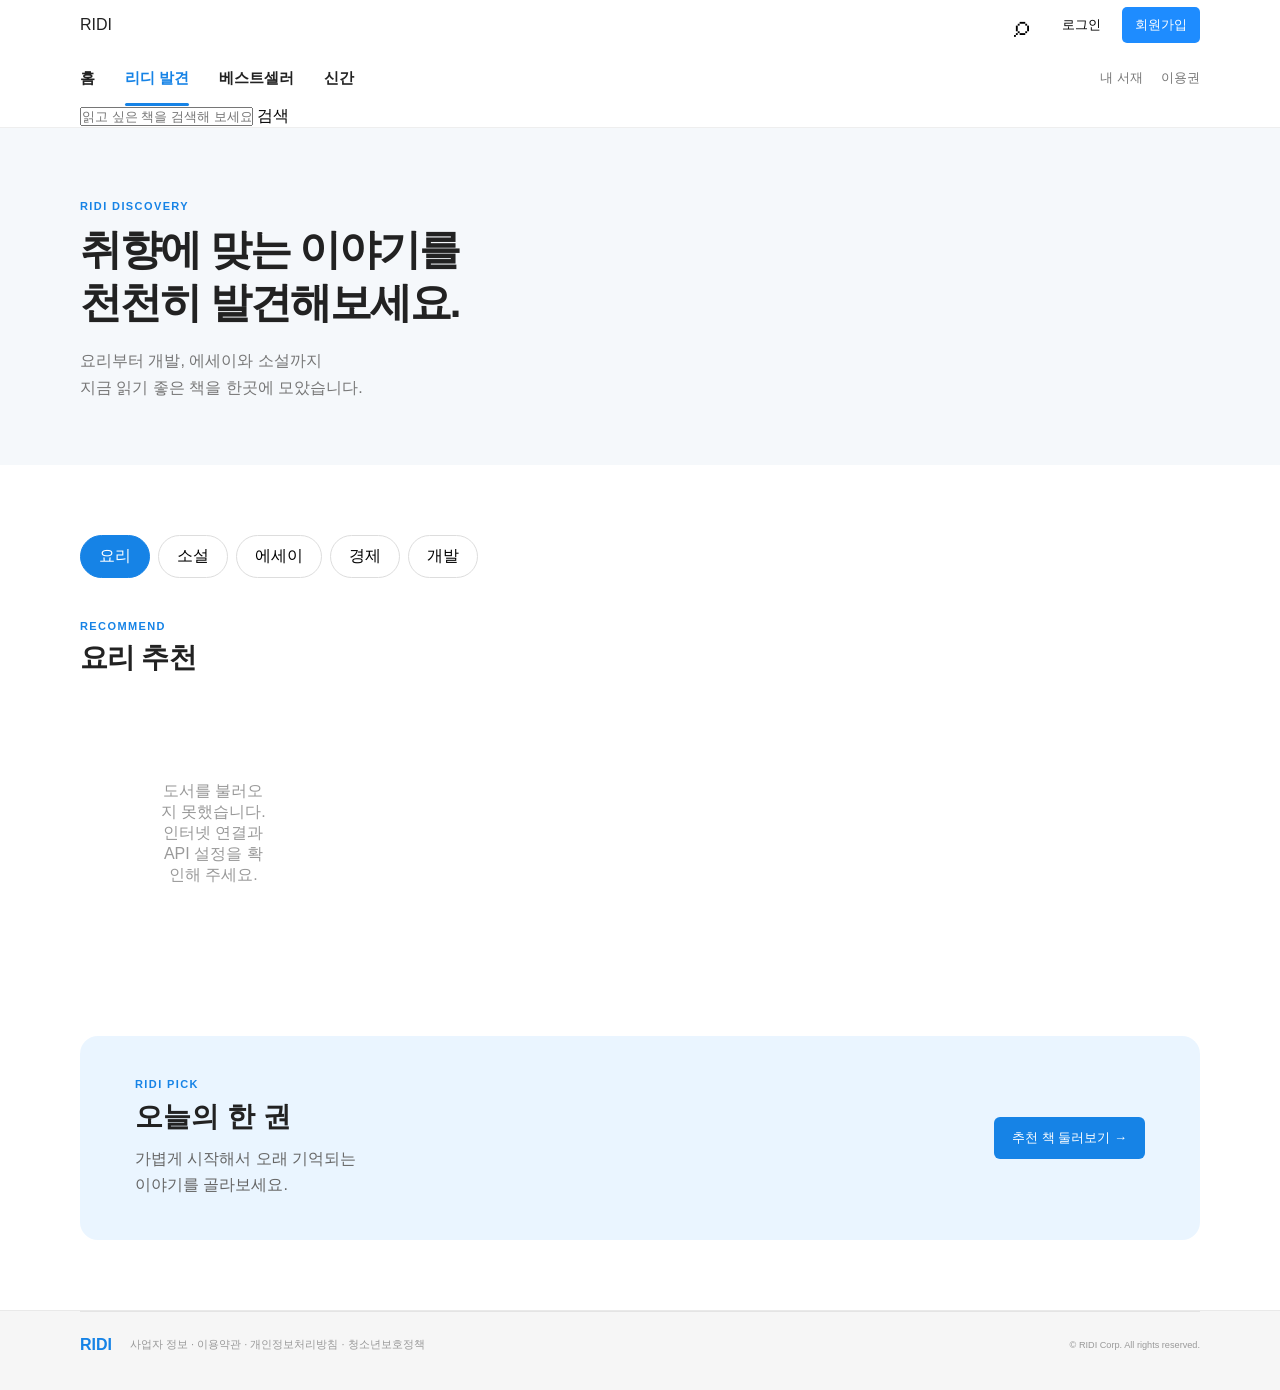
==== discovery.html @ f231966a "20260904 수정본 서브페이지" ====
<!DOCTYPE html>
<html lang="ko">

<head>
    <meta charset="UTF-8">
    <meta
        name="viewport"
        content="width=device-width, initial-scale=1.0"
    >

    <title>리디 | 리디 발견</title>

    <!-- CSS -->
    <link rel="stylesheet" href="./css/reset.css">
    <link rel="stylesheet" href="./css/common.css">
    <link rel="stylesheet" href="./css/sub.css">
</head>

<body>

    <div id="wrap">

        <!-- =========================
             HEADER
        ========================== -->
        <header>
            <div class="container header-inner">

                <!-- 상단 헤더 -->
                <div class="header-top">

                    <a
                        class="logo"
                        href="./index.html"
                        aria-label="리디 홈"
                    >
                        RIDI
                    </a>

                    <div class="header-actions">
                        <button
                            class="icon-btn"
                            id="searchToggle"
                            type="button"
                        >
                            ⌕
                        </button>

                        <button
                            class="login-btn"
                            type="button"
                        >
                            로그인
                        </button>

                        <button
                            class="signup-btn"
                            type="button"
                        >
                            회원가입
                        </button>
                    </div>

                </div>


                <!-- 메인 네비게이션 -->
                <div class="header-main">

                    <nav class="gnb">
                        <a href="./index.html">홈</a>

                        <a
                            class="active"
                            href="./discovery.html"
                        >
                            리디 발견
                        </a>

                        <a href="./index.html#section2">
                            베스트셀러
                        </a>

                        <a href="./index.html#section3">
                            신간
                        </a>
                    </nav>

                    <div class="header-tools">
                        <span>내 서재</span>
                        <span>이용권</span>
                    </div>

                </div>


                <!-- 검색 영역 -->
                <form
                    class="search-bar"
                    id="searchForm"
                >
                    <input
                        id="searchInput"
                        placeholder="읽고 싶은 책을 검색해 보세요"
                    >

                    <button type="submit">
                        검색
                    </button>
                </form>

            </div>
        </header>


        <!-- =========================
             MAIN
        ========================== -->
        <main>

            <!-- 서브 히어로 -->
            <section class="sub-hero">
                <div class="container">

                    <p class="eyebrow">
                        RIDI DISCOVERY
                    </p>

                    <h1>
                        취향에 맞는 이야기를<br>
                        천천히 발견해보세요.
                    </h1>

                    <p>
                        요리부터 개발, 에세이와 소설까지<br>
                        지금 읽기 좋은 책을 한곳에 모았습니다.
                    </p>

                </div>
            </section>


            <!-- 카테고리 & 도서 추천 -->
            <section class="category-section">
                <div class="container">

                    <!-- 카테고리 버튼 -->
                    <div class="category-tabs">

                        <button
                            class="active"
                            data-q="요리"
                        >
                            요리
                        </button>

                        <button data-q="소설">
                            소설
                        </button>

                        <button data-q="에세이">
                            에세이
                        </button>

                        <button data-q="경제">
                            경제
                        </button>

                        <button data-q="바이브 코딩">
                            개발
                        </button>

                    </div>


                    <!-- 추천 도서 제목 -->
                    <div class="section-heading">

                        <div>
                            <p class="eyebrow">
                                RECOMMEND
                            </p>

                            <h2 id="title">
                                요리 추천
                            </h2>
                        </div>

                        <span id="count"></span>

                    </div>


                    <!-- 도서 목록 -->
                    <div
                        class="book-grid"
                        id="list"
                    >
                        <div class="loading">
                            책을 불러오는 중...
                        </div>
                    </div>

                </div>
            </section>


            <!-- 오늘의 추천 -->
            <section class="curation">
                <div class="container curation-inner">

                    <div>

                        <p class="eyebrow">
                            RIDI PICK
                        </p>

                        <h2>
                            오늘의 한 권
                        </h2>

                        <p>
                            가볍게 시작해서 오래 기억되는<br>
                            이야기를 골라보세요.
                        </p>

                    </div>

                    <a href="#list">
                        추천 책 둘러보기 →
                    </a>

                </div>
            </section>

        </main>


        <!-- =========================
             FOOTER
        ========================== -->
        <footer>
            <div class="container">

                <div class="footer-bottom">

                    <strong>RIDI</strong>

                    <span>
                        사업자 정보 · 이용약관 ·
                        개인정보처리방침 ·
                        청소년보호정책
                    </span>

                    <small>
                        © RIDI Corp. All rights reserved.
                    </small>

                </div>

            </div>
        </footer>

    </div>


    <!-- JavaScript -->
    <script src="./js/sub.js"></script>

</body>

</html>
---- css/common.css ----
@charset "utf-8";
/* =========================
   공통
========================= */

.container {
    width: min(1120px, calc(100% - 40px));
    height: 100%;
    margin: 0 auto;
}


/* =========================
   헤더
========================= */

header {
    height: 128px;
    background: #fff;
    border-bottom: 1px solid #eee;
}

.header-inner {
    display: flex;
    flex-direction: column;
}


/* 상단 헤더 */

.header-top {
    height: 72px;

    display: flex;
    align-items: center;
    justify-content: space-between;
}


/* 로고 */

.logo {
    width: 78px;
    height: 38px;

    display: flex;
    align-items: center;
}

.logo img {
    width: 78px;
    height: auto;
}


/* 로그인 / 회원가입 / 아이콘 */

.header-actions {
    display: flex;
    align-items: center;
    gap: 8px;
}

.icon-btn {
    padding: 4px 12px;

    font-size: 30px;
    line-height: 1;
}

.login-btn,
.signup-btn {
    padding: 9px 13px;

    font-size: 13px;
}

.signup-btn {
    color: #fff;
    background: #1e8cff;
    border-radius: 5px;
}


/* 메인 헤더 */

.header-main {
    height: 56px;

    display: flex;
    align-items: center;
    justify-content: space-between;
}


/* GNB 메뉴 */

.gnb {
    display: flex;
    gap: 30px;

    font-size: 15px;
    font-weight: 600;
}

.gnb a {
    height: 56px;

    display: flex;
    align-items: center;

    position: relative;
}

.gnb a.active {
    color: #1683e6;
}

.gnb a.active::after {
    content: "";

    position: absolute;
    left: 0;
    right: 0;
    bottom: 0;

    height: 3px;

    background: #1683e6;
    border-radius: 3px;
}


/* 우측 메뉴 */

.header-tools {
    display: flex;
    gap: 18px;

    color: #777;
    font-size: 13px;
}


/* =========================
   책 / 콘텐츠 섹션
========================= */

.book-section {
    padding: 58px 0;
}

.light-section {
    background: #fafafa;
}


/* 섹션 제목 */

.section-heading {
    display: flex;
    align-items: end;
    justify-content: space-between;

    margin-bottom: 24px;
}

.section-heading h2 {
    font-size: 25px;
    letter-spacing: -0.8px;
}

.section-heading a {
    color: #777;
    font-size: 13px;
}


/* 작은 제목 */

.eyebrow {
    margin-bottom: 6px;

    color: #1683e6;

    font-size: 11px;
    font-weight: 700;

    letter-spacing: 1.2px;
}


/* =========================
   푸터
========================= */

footer {
    background: #f6f6f6;
    border-top: 1px solid #e9e9e9;
}


/* 푸터 상단 */

.footer-top {
    padding: 42px 0 36px;

    display: flex;
    justify-content: space-between;
}


/* 푸터 링크 */

.footer-links {
    width: 65%;

    display: grid;
    grid-template-columns: repeat(4, 1fr);
    gap: 20px;
}

.footer-links div {
    display: flex;
    flex-direction: column;
    gap: 10px;

    color: #777;
    font-size: 12px;
}

.footer-links strong {
    margin-bottom: 3px;

    color: #222;
    font-size: 13px;
}


/* SNS 아이콘 */

.socials {
    display: flex;
    gap: 9px;
}

.socials a {
    width: 40px;
    height: 40px;

    display: flex;
    align-items: center;
    justify-content: center;

    border: 1px solid #ddd;
    border-radius: 50%;

    font-weight: 700;
}


/* 푸터 하단 */

.footer-bottom {
    padding: 24px 0 36px;

    display: flex;
    align-items: center;
    gap: 18px;

    border-top: 1px solid #e4e4e4;

    color: #999;
    font-size: 11px;
}

.footer-bottom strong {
    color: #1683e6;
    font-size: 16px;
}

.footer-bottom small {
    margin-left: auto;
}


/* =========================
   반응형
   760px 이하
========================= */

@media (max-width: 760px) {

    /* 공통 */

    .container {
        width: calc(100% - 28px);
    }


    /* 헤더 */

    header {
        height: 112px;
    }

    .header-top {
        height: 60px;
    }

    .header-main {
        height: 52px;
    }


    /* GNB */

    .gnb {
        gap: 16px;
        font-size: 13px;
    }


    /* 우측 헤더 메뉴 숨김 */

    .header-tools {
        display: none;
    }


    /* 푸터 */

    .footer-links {
        width: 100%;

        grid-template-columns: repeat(2, 1fr);
    }

    .socials {
        display: none;
    }

    .footer-bottom {
        flex-wrap: wrap;
    }

    .footer-bottom small {
        width: 100%;
        margin-left: 0;
    }
}
---- css/sub.css ----
/* ========================================
   서브 히어로 영역
======================================== */

.sub-hero {
    padding: 72px 0 64px;
    background: #f5f8fb;
}

.sub-hero h1 {
    margin: 12px 0 18px;

    font-size: 42px;
    line-height: 1.25;
    letter-spacing: -2px;
}

.sub-hero p:not(.eyebrow) {
    color: #777;
    line-height: 1.7;
}


/* ========================================
   공통 소제목
======================================== */

.eyebrow {
    color: #1683e6;

    font-size: 11px;
    font-weight: 800;
    letter-spacing: 1.4px;
}


/* ========================================
   카테고리 영역
======================================== */

.category-section {
    padding: 70px 0;
}


/* 카테고리 버튼 */

.category-tabs {
    display: flex;

    flex-wrap: wrap;
    gap: 8px;

    margin-bottom: 42px;
}

.category-tabs button {
    padding: 10px 18px;

    border: 1px solid #ddd;
    border-radius: 999px;

    background: #fff;

    cursor: pointer;
}


/* 선택된 카테고리 */

.category-tabs button.active {
    color: #fff;

    background: #1683e6;
    border-color: #1683e6;
}


/* 섹션 제목 */

.category-section .section-heading {
    display: flex;

    justify-content: space-between;
    align-items: flex-end;

    margin-bottom: 24px;
}

.category-section h2 {
    margin-top: 7px;

    font-size: 28px;
}


/* ========================================
   도서 목록
======================================== */

.book-grid {
    display: grid;

    grid-template-columns: repeat(4, 1fr);
    gap: 18px;
}


/* ========================================
   도서 카드
======================================== */

.book-card {
    height: 330px;

    overflow: hidden;

    background: #fff;

    border: 1px solid #e8e8e8;
    border-radius: 10px;
}


/* 책 표지 */

.book-cover {
    height: 205px;

    overflow: hidden;

    background: #eef2f5;
}

.book-cover img {
    width: 100%;
    height: 100%;

    object-fit: cover;
}


/* 책 정보 */

.book-info {
    padding: 13px;
}


/* 책 제목 */

.book-info h3 {
    margin-bottom: 5px;

    font-size: 14px;

    white-space: nowrap;
    overflow: hidden;
    text-overflow: ellipsis;
}


/* 작가 */

.book-info h6 {
    margin-bottom: 8px;

    color: #888;

    font-size: 11px;
    font-weight: 400;
}


/* 책 소개 */

.book-info p {
    color: #999;

    font-size: 10px;
    line-height: 1.45;

    display: -webkit-box;

    -webkit-line-clamp: 2;
    -webkit-box-orient: vertical;

    overflow: hidden;
}


/* ========================================
   큐레이션 배너
======================================== */

.curation {
    padding: 0 0 70px;
}

.curation-inner {
    display: flex;

    justify-content: space-between;
    align-items: center;

    padding: 42px 55px;

    background: #eaf5ff;

    border-radius: 18px;
}


/* 큐레이션 제목 */

.curation-inner h2 {
    margin: 8px 0 10px;

    font-size: 28px;
}


/* 큐레이션 설명 */

.curation-inner p:not(.eyebrow) {
    color: #666;

    line-height: 1.6;
}


/* 큐레이션 버튼 */

.curation-inner a {
    padding: 12px 18px;

    color: #fff;

    background: #1683e6;

    border-radius: 6px;

    font-size: 13px;
}


/* ========================================
   로딩 화면
======================================== */

.loading {
    padding: 80px;

    color: #999;

    text-align: center;
}


/* ========================================
   태블릿
======================================== */

@media (max-width: 900px) {

    .book-grid {
        grid-template-columns: repeat(2, 1fr);
    }

}


/* ========================================
   모바일
======================================== */

@media (max-width: 600px) {

    /* 히어로 제목 */

    .sub-hero h1 {
        font-size: 30px;
    }


    /* 책 목록 */

    .book-grid {
        grid-template-columns: repeat(2, 1fr);
        gap: 10px;
    }


    /* 책 카드 */

    .book-card {
        height: 290px;
    }

    .book-cover {
        height: 175px;
    }


    /* 큐레이션 배너 */

    .curation-inner {
        display: block;

        padding: 30px;
    }

    .curation-inner a {
        display: inline-block;

        margin-top: 20px;
    }

}
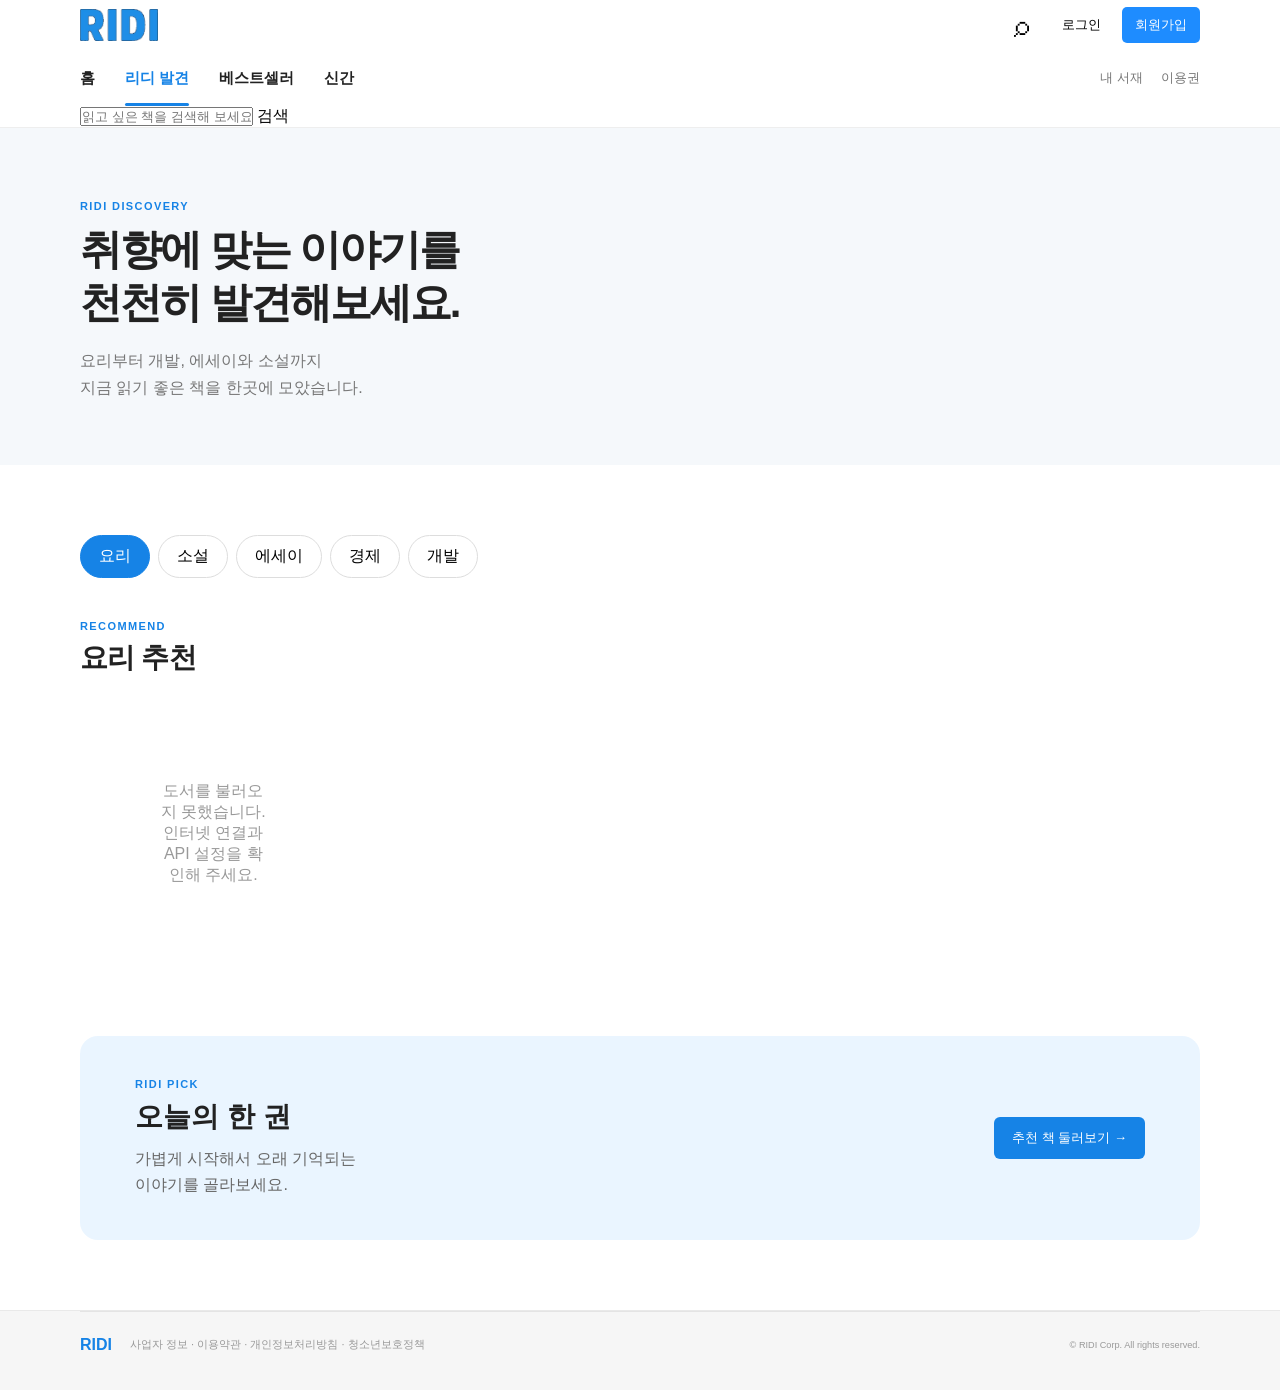
==== commit 37256a74: "20260904 수정본" ====
--- a/discovery.html
+++ b/discovery.html
@@ -34,7 +34,7 @@
                         href="./index.html"
                         aria-label="리디 홈"
                     >
-                        RIDI
+                        <img src="./img/ridi-logo.png" alt="RIDI">
                     </a>
 
                     <div class="header-actions">
